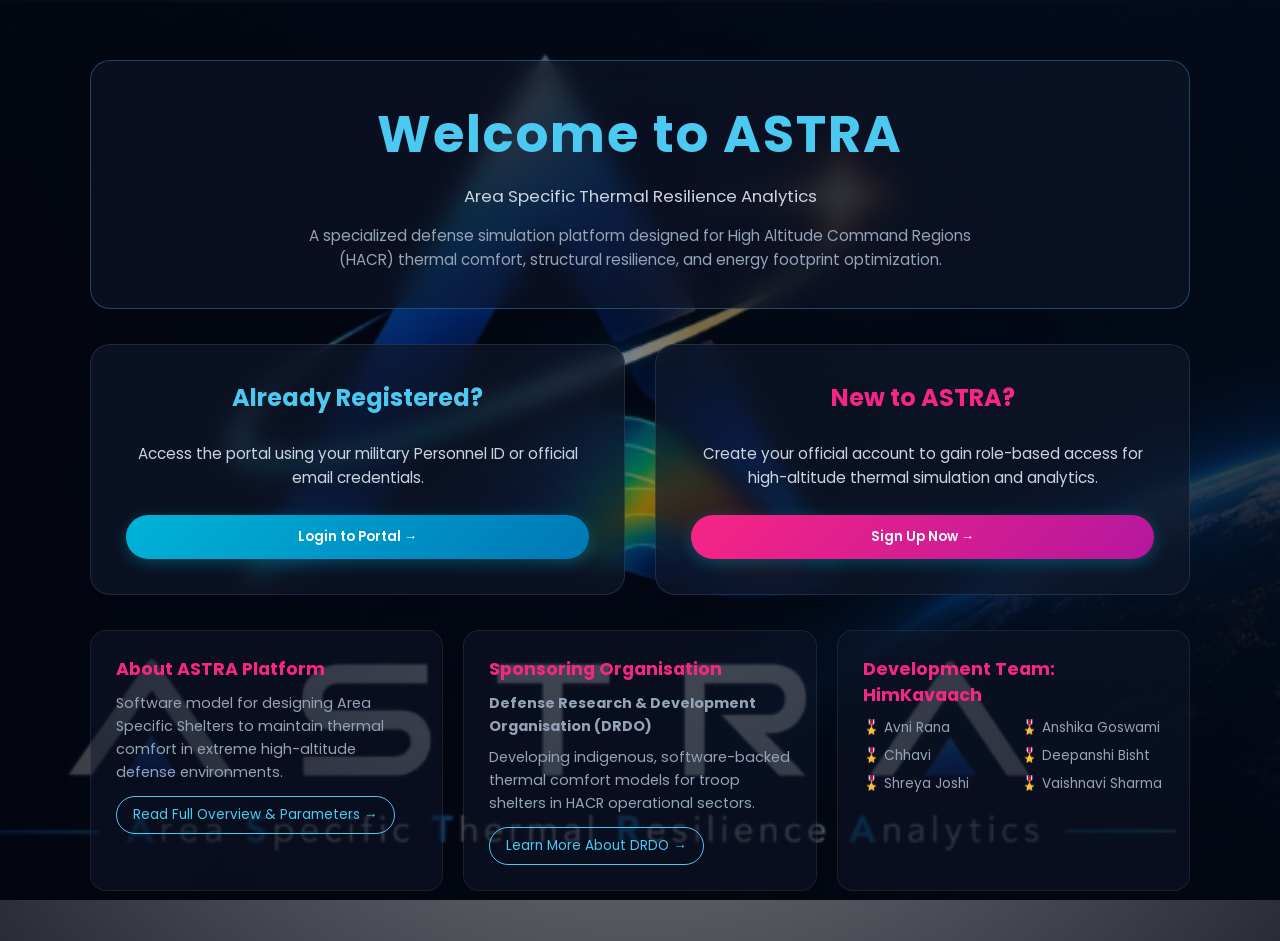
==== index.html @ 9a64466f "Add files via upload" ====
<!DOCTYPE html>
<html lang="en">
<head>
    <meta charset="UTF-8">
    <meta name="viewport" content="width=device-width, initial-scale=1.0">
    <title>Welcome to ASTRA - DRDO Portal</title>
    <link rel="icon" type="image/png" href="logo-icon.png">
    <link rel="stylesheet" href="style.css">
    <link href="https://fonts.googleapis.com/css2?family=Poppins:wght@300;400;500;700&display=swap" rel="stylesheet">
    <style>
        /* Dedicated Welcome Page Layout */
        .welcome-wrapper {
            max-width: 1100px;
            width: 100%;
            display: flex;
            flex-direction: column;
            gap: 35px;
            margin: 0 auto;
            padding-bottom: 30px;
        }

        .hero-section {
            text-align: center;
            background: rgba(15, 23, 42, 0.6);
            padding: 35px;
            border-radius: 20px;
            border: 1px solid rgba(76, 201, 240, 0.3);
            backdrop-filter: blur(12px);
        }

        .welcome-title {
            font-size: 3.2rem;
            color: #4cc9f0;
            margin-bottom: 10px;
            letter-spacing: 2px;
        }

        .auth-container {
            display: grid;
            grid-template-columns: repeat(auto-fit, minmax(320px, 1fr));
            gap: 30px;
        }

        .auth-card {
            background: rgba(15, 23, 42, 0.7);
            border: 1px solid rgba(255, 255, 255, 0.1);
            border-radius: 20px;
            padding: 35px;
            backdrop-filter: blur(10px);
            display: flex;
            flex-direction: column;
            justify-content: center;
            align-items: center;
            text-align: center;
        }

        .auth-card h3 {
            color: #4cc9f0;
            margin-bottom: 12px;
            font-size: 1.5rem;
        }

        .form-group {
            margin-bottom: 15px;
            text-align: left;
        }

        .form-group label {
            display: block;
            font-size: 0.85rem;
            color: #cbd5e1;
            margin-bottom: 5px;
        }

        .form-group input {
            width: 100%;
            padding: 10px 14px;
            background: rgba(3, 7, 18, 0.8);
            border: 1px solid rgba(76, 201, 240, 0.3);
            border-radius: 8px;
            color: #fff;
            outline: none;
            box-sizing: border-box;
        }

        .form-group input:focus {
            border-color: #4cc9f0;
            box-shadow: 0 0 8px rgba(76, 201, 240, 0.4);
        }

        .info-grid {
            display: grid;
            grid-template-columns: repeat(auto-fit, minmax(280px, 1fr));
            gap: 20px;
        }

        .info-block {
            background: rgba(15, 23, 42, 0.5);
            border-radius: 16px;
            padding: 25px;
            border: 1px solid rgba(255, 255, 255, 0.08);
            text-align: left;
        }

        .info-block h4 {
            color: #f72585;
            font-size: 1.1rem;
            margin-bottom: 10px;
        }

        .info-block p {
            color: #94a3b8;
            font-size: 0.9rem;
            line-height: 1.6;
        }

        .about-btn {
            background: transparent;
            border: 1px solid #4cc9f0;
            color: #4cc9f0;
            padding: 8px 16px;
            border-radius: 20px;
            font-size: 0.85rem;
            cursor: pointer;
            margin-top: 12px;
            transition: all 0.3s ease;
        }

        .about-btn:hover {
            background: rgba(76, 201, 240, 0.2);
            box-shadow: 0 0 12px rgba(76, 201, 240, 0.3);
        }

        .team-grid {
            display: grid;
            grid-template-columns: repeat(2, 1fr);
            gap: 8px 15px;
            margin-top: 8px;
            padding: 0;
            list-style: none;
        }

        .team-grid li {
            color: #94a3b8;
            font-size: 0.85rem;
            display: flex;
            align-items: center;
            gap: 6px;
        }

        /* Modal Base Overlay */
        .modal-overlay {
            position: fixed;
            top: 0;
            left: 0;
            width: 100vw;
            height: 100vh;
            background: rgba(3, 7, 18, 0.88);
            backdrop-filter: blur(10px);
            display: flex;
            justify-content: center;
            align-items: center;
            z-index: 2000;
            opacity: 0;
            pointer-events: none;
            transition: opacity 0.3s ease;
        }

        .modal-overlay.active {
            opacity: 1;
            pointer-events: auto;
        }

        .modal-content {
            background: #0f172a;
            border: 1px solid rgba(76, 201, 240, 0.4);
            box-shadow: 0 0 30px rgba(0, 180, 216, 0.3);
            border-radius: 20px;
            width: 90%;
            max-width: 600px;
            max-height: 85vh;
            overflow-y: auto;
            padding: 30px;
            position: relative;
            text-align: left;
            transform: scale(0.9);
            transition: transform 0.3s ease;
        }

        .modal-overlay.active .modal-content {
            transform: scale(1);
        }

        .modal-close {
            position: absolute;
            top: 15px;
            right: 20px;
            background: none;
            border: none;
            color: #94a3b8;
            font-size: 1.8rem;
            cursor: pointer;
        }

        .modal-section-title {
            color: #4cc9f0;
            font-size: 1.1rem;
            margin: 15px 0 8px 0;
            border-bottom: 1px solid rgba(255, 255, 255, 0.1);
            padding-bottom: 4px;
        }

        .model-param-list {
            color: #cbd5e1;
            font-size: 0.88rem;
            line-height: 1.5;
            margin-left: 18px;
        }
    </style>
</head>
<body>

    <div class="welcome-wrapper">
        <!-- Hero Header -->
        <div class="hero-section">
            <h1 class="welcome-title">Welcome to ASTRA</h1>
            <p class="subtitle">Area Specific Thermal Resilience Analytics</p>
            <p class="description" style="margin-top: 15px;">
                A specialized defense simulation platform designed for High Altitude Command Regions (HACR) thermal comfort, structural resilience, and energy footprint optimization.
            </p>
        </div>

        <!-- Authentication Cards Section -->
        <div class="auth-container">
            <!-- Login Callout Card -->
            <div class="auth-card">
                <h3>Already Registered?</h3>
                <p style="color: #cbd5e1; font-size: 0.95rem; margin: 15px 0 25px 0; line-height: 1.6;">
                    Access the portal using your military Personnel ID or official email credentials.
                </p>
                <button type="button" class="btn" onclick="openLoginModal()" style="width: 100%;">
                    Login to Portal →
                </button>
            </div>

            <!-- Sign Up Callout Card -->
            <div class="auth-card">
                <h3 style="color: #f72585;">New to ASTRA?</h3>
                <p style="color: #cbd5e1; font-size: 0.95rem; margin: 15px 0 25px 0; line-height: 1.6;">
                    Create your official account to gain role-based access for high-altitude thermal simulation and analytics.
                </p>
                <button type="button" class="btn" onclick="openSignupModal()" style="background: linear-gradient(135deg, #f72585, #b5179e); width: 100%;">
                    Sign Up Now →
                </button>
            </div>
        </div>

        <!-- Information & Team Section -->
        <div class="info-grid">
            <!-- Interactive About Us Block -->
            <div class="info-block">
                <h4>About ASTRA Platform</h4>
                <p>Software model for designing Area Specific Shelters to maintain thermal comfort in extreme high-altitude defense environments.</p>
                <button class="about-btn" onclick="openAboutModal()">Read Full Overview & Parameters →</button>
            </div>

            <!-- Sponsoring Department Block -->
            <div class="info-block">
                <h4>Sponsoring Organisation</h4>
                <p><strong>Defense Research & Development Organisation (DRDO)</strong></p>
                <p style="margin-top: 8px;">Developing indigenous, software-backed thermal comfort models for troop shelters in HACR operational sectors.</p>
                <button class="about-btn" onclick="openDrdoModal()">Learn More About DRDO →</button>
            </div>

            <!-- Team HimKavaach -->
            <div class="info-block">
                <h4>Development Team: HimKavaach</h4>
                <ul class="team-grid">
                    <li>🎖️ Avni Rana</li>
                    <li>🎖️ Anshika Goswami</li>
                    <li>🎖️ Chhavi</li>
                    <li>🎖️ Deepanshi Bisht</li>
                    <li>🎖️ Shreya Joshi</li>
                    <li>🎖️ Vaishnavi Sharma</li>
                </ul>
            </div>
        </div>
    </div>

    <!-- Login Modal Popup -->
    <div id="login-modal" class="modal-overlay">
        <div class="modal-content" style="max-width: 450px;">
            <button class="modal-close" onclick="closeLoginModal()">&times;</button>
            <h2 style="color: #4cc9f0; margin-bottom: 5px;">Portal Authentication</h2>
            <p style="color: #94a3b8; font-size: 0.85rem; margin-bottom: 20px;">Enter your Personnel ID or Email to proceed.</p>
            
            <form onsubmit="handleAuth(event)">
                <div class="form-group">
                    <label>Personnel ID or Email Address</label>
                    <input 
                        type="text" 
                        placeholder="DRDO-1024 or user@domain.com" 
                        pattern="^([A-Za-z]{3,4}-[0-9]{4}|[a-zA-Z0-9._%+-]+@[a-zA-Z0-9.-]+\.[a-zA-Z]{2,})$" 
                        title="Enter a valid Service ID (e.g., DRDO-1024) or Email" 
                        required
                    >
                </div>

                <div class="form-group">
                    <label>Password</label>
                    <div class="password-wrapper">
                        <input 
                            id="login-pass"
                            type="password" 
                            placeholder="••••••••" 
                            minlength="8" 
                            maxlength="8"
                            pattern="(?=.*\d)(?=.*[a-z])(?=.*[A-Z])(?=.*[@$!%*?&#]).{8,8}" 
                            title="Must contain 8 characters (including 1 uppercase letter, 1 lowecase letter, 1 number and one special character)" 
                            required
                        >
                        <button type="button" class="toggle-password-btn" onclick="togglePasswordVisibility('login-pass', this)">👁️</button>
                    </div>
                </div>

                <button type="submit" class="btn" style="width: 100%; margin-top: 15px;">Login to Portal →</button>
            </form>
        </div>
    </div>

    <!-- Sign Up Modal Popup -->
    <div id="signup-modal" class="modal-overlay">
        <div class="modal-content" style="max-width: 480px;">
            <button class="modal-close" onclick="closeSignupModal()">&times;</button>
            <h2 style="color: #f72585; margin-bottom: 5px;">Create ASTRA Account</h2>
            <p style="color: #94a3b8; font-size: 0.85rem; margin-bottom: 20px;">Enter your details to request authorization credentials.</p>
            
            <form onsubmit="handleModalRegistration(event)">
                <div class="form-group">
                    <label>Full Name</label>
                    <input type="text" placeholder="e.g. Major R. Sharma" required>
                </div>

                <div class="form-group">
                    <label>Email Address</label>
                    <div style="display: flex; gap: 8px;">
                        <input id="signup-email" type="email" placeholder="user@domain.com" required style="flex: 1;">
                        <button type="button" class="btn" onclick="sendVerificationCode()" style="padding: 0 12px; font-size: 0.78rem; white-space: nowrap;">Send Code</button>
                    </div>
                </div>

                <div class="form-group">
                    <label>Verification Code</label>
                    <input type="text" placeholder="Enter 6-digit code" pattern="^[0-9]{6}$" title="Enter 6-digit numeric code" required>
                </div>

                <div class="form-group">
                    <label>Set Password</label>
                    <div class="password-wrapper">
                        <input 
                            id="modal-reg-pass"
                            type="password" 
                            placeholder="••••••••" 
                            minlength="8" 
                            max length="8"
                            pattern="(?=.*\d)(?=.*[a-z])(?=.*[A-Z])(?=.*[@$!%*?&#]).{8,8}" 
                            title="Must contain 8 characters (including 1 uppercase letter, 1 lowecase letter, 1 number and one special character)" 
                            required
                        >
                        <button type="button" class="toggle-password-btn" onclick="togglePasswordVisibility('modal-reg-pass', this)">👁️</button>
                    </div>
                </div>

                <div class="form-group">
                    <label>Confirm Password</label>
                    <div class="password-wrapper">
                        <input 
                            id="modal-reg-pass-confirm"
                            type="password" 
                            placeholder="••••••••" 
                            required
                        >
                        <button type="button" class="toggle-password-btn" onclick="togglePasswordVisibility('modal-reg-pass-confirm', this)">👁️</button>
                    </div>
                </div>

                <button type="submit" class="btn" style="width: 100%; margin-top: 15px; background: linear-gradient(135deg, #f72585, #b5179e);">
                    Submit & Register →
                </button>
            </form>
        </div>
    </div>

    <!-- About ASTRA Modal Popup -->
    <div id="about-modal" class="modal-overlay">
        <div class="modal-content">
            <button class="modal-close" onclick="closeAboutModal()">&times;</button>
            <h2 style="color: #4cc9f0; margin-bottom: 5px;">ASTRA Architecture Overview</h2>
            <p style="color: #94a3b8; font-size: 0.88rem;">Area Specific Thermal Resilience Analytics for HACR Environments</p>
            
            <div class="modal-section-title">Core Objective</div>
            <p style="color: #cbd5e1; font-size: 0.88rem; line-height: 1.6;">
                ASTRA models high-altitude troop shelters to optimize heating efficiency, integrate Phase Change Materials (PCM), and drastically reduce kerosene fossil fuel dependency in extreme sub-zero operational sectors like Siachen and Ladakh.
            </p>

            <div class="modal-section-title">The 3-User Operational Models</div>
            
            <p style="color: #f72585; font-size: 0.9rem; font-weight: 500; margin-top: 8px;">1. Expert Mode (DRDO Scientists & Engineers)</p>
            <ul class="model-param-list">
                <li><strong>Configurable Parameters:</strong> FEA mesh density, composite layer thermal conductivities, PCM enthalpy curve overrides, numerical boundary conditions.</li>
            </ul>

            <p style="color: #00b4d8; font-size: 0.9rem; font-weight: 500; margin-top: 8px;">2. Officer Mode (Field Commanders & Logistics)</p>
            <ul class="model-param-list">
                <li><strong>Configurable Parameters:</strong> GIS map sector coordinates, automated NASA POWER weather API ingestion (solar irradiance, wind speed, ambient temp), troop capacity.</li>
            </ul>

            <p style="color: #4ade80; font-size: 0.9rem; font-weight: 500; margin-top: 8px;">3. General Mode (Fast Presets)</p>
            <ul class="model-param-list">
                <li><strong>Configurable Parameters:</strong> Preset shelter dimensions, standard troop occupancies (4/8/12-man tents), quick weather presets for rapid fuel consumption estimates.</li>
            </ul>

            <button class="btn" onclick="closeAboutModal()" style="margin-top: 20px; float: right;">Got It</button>
        </div>
    </div>

    <!-- DRDO Information Modal Popup -->
    <div id="drdo-modal" class="modal-overlay">
        <div class="modal-content">
            <button class="modal-close" onclick="closeDrdoModal()">&times;</button>
            <h2 style="color: #f72585; margin-bottom: 5px;">Defense Research & Development Organisation</h2>
            <p style="color: #94a3b8; font-size: 0.88rem;">Ministry of Defence | Government of India</p>
            
            <div class="modal-section-title">About DRDO</div>
            <p style="color: #cbd5e1; font-size: 0.88rem; line-height: 1.6;">
                DRDO is the premier R&D wing of the Ministry of Defence, dedicated to empowering India with cutting-edge defense technologies and self-reliant indigenous military solutions.
            </p>

            <div class="modal-section-title">High-Altitude Defense Research Focus</div>
            <ul class="model-param-list">
                <li><strong>Extreme Environment Habitability:</strong> Designing passive and active thermal management systems for High Altitude Command Regions (HACR) like Siachen, Eastern Ladakh, and Tawang.</li>
                <li><strong>Energy Footprint Optimization:</strong> Replacing heavy kerosene/diesel logistical transport with smart thermal storage, phase change materials (PCM), and high-fidelity numerical simulation models.</li>
                <li><strong>Indigenous Software Solutions:</strong> Sponsoring platforms like ASTRA to give field commanders predictive climate modeling, thermal comfort analytics, and operational planning tools.</li>
            </ul>

            <button class="btn" onclick="closeDrdoModal()" style="margin-top: 20px; float: right; background: linear-gradient(135deg, #f72585, #b5179e);">Close Overview</button>
        </div>
    </div>

    <script>
        // Modal Handlers
        function openLoginModal() { document.getElementById('login-modal').classList.add('active'); }
        function closeLoginModal() { document.getElementById('login-modal').classList.remove('active'); }

        function openSignupModal() { document.getElementById('signup-modal').classList.add('active'); }
        function closeSignupModal() { document.getElementById('signup-modal').classList.remove('active'); }

        function openAboutModal() { document.getElementById('about-modal').classList.add('active'); }
        function closeAboutModal() { document.getElementById('about-modal').classList.remove('active'); }

        function openDrdoModal() { document.getElementById('drdo-modal').classList.add('active'); }
        function closeDrdoModal() { document.getElementById('drdo-modal').classList.remove('active'); }

        // Close Modals when clicking dark backdrop
        window.onclick = function(event) {
            const modals = ['login-modal', 'signup-modal', 'about-modal', 'drdo-modal'];
            modals.forEach(id => {
                const el = document.getElementById(id);
                if (event.target === el) el.classList.remove('active');
            });
        };

        // Password Eye Visibility Toggle
        function togglePasswordVisibility(inputId, btnElement) {
            const input = document.getElementById(inputId);
            if (!input) return;
            if (input.type === 'password') {
                input.setAttribute('type', 'text');
                btnElement.textContent = '🙈';
            } else {
                input.setAttribute('type', 'password');
                btnElement.textContent = '👁️';
            }
        }

        // Verification Code Simulation
        function sendVerificationCode() {
            const email = document.getElementById('signup-email').value;
            if (!email) {
                alert("Please enter your email address first.");
                return;
            }
            alert("Verification code sent to " + email + "! (Simulated Code: 123456)");
        }

        // Authentication Redirections
        function handleAuth(event) {
            event.preventDefault();
            window.location.href = 'welcome.html';
        }

        function handleModalRegistration(event) {
            event.preventDefault();
            const pass = document.getElementById('modal-reg-pass').value;
            const confirmPass = document.getElementById('modal-reg-pass-confirm').value;

            if (pass !== confirmPass) {
                alert("Passwords do not match. Please verify your input.");
                return;
            }

            window.location.href = 'welcome.html';
        }
    </script>
</body>
</html>
---- style.css ----
* {
    margin: 0;
    padding: 0;
    box-sizing: border-box;
    font-family: 'Poppins', sans-serif;
}

body {
    /* Lighter radial overlay to let the glowing star and logo pop through the center */
    background: radial-gradient(circle at center, rgba(3, 7, 18, 0.45) 0%, rgba(3, 7, 18, 0.85) 100%),
                url('logo-full.jpg') no-repeat center center fixed;
    background-size: cover;
    color: #ffffff;
    min-height: 100vh;
    display: flex;
    justify-content: center;
    align-items: center;
    padding: 70px 20px 20px 20px;
}

.container {
    max-width: 1000px;
    width: 100%;
    text-align: center;
}

header {
    margin-bottom: 30px;
}

/* Top Brand Bar with Icon & Text */
.brand-header {
    display: flex;
    align-items: center;
    justify-content: center;
    gap: 15px;
    margin-bottom: 8px;
}

.brand-icon {
    width: 60px;
    height: 60px;
    border-radius: 12px;
    object-fit: cover;
    box-shadow: 0 0 15px rgba(76, 201, 240, 0.3);
    border: 1px solid rgba(76, 201, 240, 0.3);
    transition: transform 0.3s ease;
}

.brand-icon:hover {
    transform: scale(1.05);
}

.brand-title-group {
    text-align: left;
}

.brand-title-group h1 {
    font-size: 2.8rem;
    letter-spacing: 2px;
    color: #4cc9f0;
    line-height: 1;
    margin-bottom: 4px;
}

.dept-tag {
    font-size: 0.8rem;
    color: #f72585;
    background: rgba(247, 37, 133, 0.15);
    padding: 3px 12px;
    border-radius: 20px;
    font-weight: 500;
    border: 1px solid rgba(247, 37, 133, 0.3);
    display: inline-block;
}

.subtitle {
    font-size: 1.05rem;
    color: #cbd5e1;
    margin-top: 5px;
}


.description {
    font-size: 0.95rem;
    color: #94a3b8;
    max-width: 680px;
    margin: 15px auto 0;
    line-height: 1.6;
}

/* Role Selection Cards Grid */
.login-grid {
    display: grid;
    grid-template-columns: repeat(auto-fit, minmax(270px, 1fr));
    gap: 25px;
    margin-top: 30px;
}

.card {
    background: rgba(15, 23, 42, 0.6);
    border: 1px solid rgba(255, 255, 255, 0.1);
    border-radius: 20px;
    padding: 30px 20px;
    position: relative;
    backdrop-filter: blur(12px);
    transition: all 0.3s ease;
    display: flex;
    flex-direction: column;
    justify-content: space-between;
}

.card:hover {
    transform: translateY(-8px);
    border-color: #00b4d8;
    box-shadow: 0 10px 30px rgba(0, 180, 216, 0.2);
}

.card.highlighted {
    background: rgba(0, 180, 216, 0.08);
    border: 1px solid rgba(0, 180, 216, 0.4);
}

.info-icon {
    position: absolute;
    top: 15px;
    right: 15px;
    border: 1px solid rgba(255, 255, 255, 0.2);
    width: 22px;
    height: 22px;
    border-radius: 50%;
    font-size: 0.75rem;
    display: flex;
    align-items: center;
    justify-content: center;
    cursor: pointer;
    color: #94a3b8;
}

.card-icon {
    font-size: 2.5rem;
    margin-bottom: 15px;
}

.card h2 {
    font-size: 1.4rem;
    margin-bottom: 10px;
    color: #f8fafc;
}

.card p {
    font-size: 0.85rem;
    color: #94a3b8;
    margin-bottom: 25px;
    line-height: 1.5;
}

.btn {
    background: linear-gradient(135deg, #00b4d8, #0077b6);
    color: #ffffff;
    border: none;
    padding: 12px 20px;
    border-radius: 25px;
    font-weight: 600;
    cursor: pointer;
    transition: all 0.3s ease;
    box-shadow: 0 4px 15px rgba(0, 180, 216, 0.3);
}

.btn:hover {
    background: linear-gradient(135deg, #90e0ef, #00b4d8);
    color: #030712;
    box-shadow: 0 6px 20px rgba(144, 224, 239, 0.5);
}
/* Live Status Bar Styling */
.status-bar {
    position: fixed;
    top: 0;
    left: 0;
    width: 100%;
    background: rgba(3, 7, 18, 0.85);
    border-bottom: 1px solid rgba(76, 201, 240, 0.2);
    backdrop-filter: blur(8px);
    display: flex;
    justify-content: space-around;
    align-items: center;
    padding: 8px 20px;
    font-size: 0.75rem;
    color: #94a3b8;
    z-index: 1000;
}

.status-item {
    display: flex;
    align-items: center;
    gap: 8px;
}

.status-online {
    color: #4ade80;
}

.status-ready {
    color: #4cc9f0;
}

/* Pulsing Green Dot Animation */
.pulse-dot {
    width: 8px;
    height: 8px;
    background-color: #4ade80;
    border-radius: 50%;
    box-shadow: 0 0 8px #4ade80;
    animation: pulse 1.8s infinite;
}

@keyframes pulse {
    0% { transform: scale(0.95); box-shadow: 0 0 0 0 rgba(74, 222, 128, 0.7); }
    70% { transform: scale(1); box-shadow: 0 0 0 6px rgba(74, 222, 128, 0); }
    100% { transform: scale(0.95); box-shadow: 0 0 0 0 rgba(74, 222, 128, 0); }
}

/* Push down container to accommodate top fixed bar */
body {
    padding-top: 60px !important;
}
/* Feature Highlights Bar */
.features-bar {
    display: flex;
    justify-content: center;
    align-items: center;
    gap: 15px;
    flex-wrap: wrap;
    margin-top: 40px;
    padding-top: 20px;
    border-top: 1px solid rgba(255, 255, 255, 0.08);
}

.feature-pill {
    background: rgba(15, 23, 42, 0.7);
    border: 1px solid rgba(76, 201, 240, 0.25);
    border-radius: 30px;
    padding: 8px 18px;
    display: flex;
    align-items: center;
    gap: 10px;
    font-size: 0.82rem;
    color: #cbd5e1;
    backdrop-filter: blur(8px);
    transition: all 0.3s ease;
}

.feature-pill:hover {
    border-color: #4cc9f0;
    box-shadow: 0 0 15px rgba(76, 201, 240, 0.2);
    transform: translateY(-2px);
    color: #ffffff;
}

.pill-icon {
    font-size: 1rem;
}
/* Modal Overlay Background */
.modal-overlay {
    position: fixed;
    top: 0;
    left: 0;
    width: 100vw;
    height: 100vh;
    background: rgba(3, 7, 18, 0.85);
    backdrop-filter: blur(10px);
    display: flex;
    justify-content: center;
    align-items: center;
    z-index: 2000;
    opacity: 0;
    pointer-events: none;
    transition: opacity 0.3s ease;
}

.modal-overlay.active {
    opacity: 1;
    pointer-events: auto;
}

/* Modal Content Box */
.modal-content {
    background: #0f172a;
    border: 1px solid rgba(76, 201, 240, 0.4);
    box-shadow: 0 0 35px rgba(0, 180, 216, 0.3);
    border-radius: 20px;
    width: 90%;
    max-width: 780px !important;
    max-height: 85vh;
    overflow-y: auto;
    padding: 30px 40px !important;
    position: relative;
    text-align: left;
    transform: scale(0.9);
    transition: transform 0.3s ease;
}
/* Modal Form Spacing & Sections */
.modal-form {
    display: flex;
    flex-direction: column;
    gap: 20px;
    margin-top: 15px;
}

.form-row {
    display: grid;
    grid-template-columns: repeat(2, 1fr);
    gap: 20px;
}

.modal-section-heading {
    color: #4cc9f0;
    font-size: 0.95rem;
    font-weight: 600;
    text-transform: uppercase;
    letter-spacing: 1px;
    margin-top: 10px;
    padding-bottom: 6px;
    border-bottom: 1px solid rgba(255, 255, 255, 0.1);
}

.form-group {
    display: flex;
    flex-direction: column;
    gap: 6px;
}

.form-group label {
    font-size: 0.85rem;
    color: #cbd5e1;
}

.form-group input, 
.form-group select {
    width: 100%;
    padding: 12px 14px;
    background: rgba(3, 7, 18, 0.8);
    border: 1px solid rgba(76, 201, 240, 0.3);
    border-radius: 8px;
    color: #fff;
    font-size: 0.9rem;
    outline: none;
    box-sizing: border-box;
}

.form-group input:focus, 
.form-group select:focus {
    border-color: #4cc9f0;
    box-shadow: 0 0 10px rgba(76, 201, 240, 0.4);
}

.modal-overlay.active .modal-content {
    transform: scale(1);
}

.modal-close {
    position: absolute;
    top: 15px;
    right: 20px;
    background: none;
    border: none;
    color: #94a3b8;
    font-size: 1.8rem;
    cursor: pointer;
    transition: color 0.2s ease;
}

.modal-close:hover {
    color: #4cc9f0;
}

.modal-header {
    display: flex;
    align-items: center;
    gap: 12px;
    margin-bottom: 15px;
    border-bottom: 1px solid rgba(255, 255, 255, 0.1);
    padding-bottom: 12px;
}

.modal-badge-icon {
    font-size: 2rem;
}

.modal-header h2 {
    color: #4cc9f0;
    font-size: 1.5rem;
}

.modal-body-text {
    color: #cbd5e1;
    font-size: 0.95rem;
    line-height: 1.6;
    margin-bottom: 20px;
}

.modal-footer {
    text-align: right;
}

.modal-btn {
    padding: 8px 25px;
}
/* Emergency Mode Toggle Controls */
.emergency-toggle-group {
    display: flex;
    align-items: center;
    gap: 10px;
    background: rgba(255, 255, 255, 0.05);
    padding: 3px 10px;
    border-radius: 15px;
    border: 1px solid rgba(255, 255, 255, 0.1);
}

.toggle-label {
    font-size: 0.72rem;
    color: #cbd5e1;
    font-weight: 500;
}

/* Toggle Switch Track */
.switch {
    position: relative;
    display: inline-block;
    width: 34px;
    height: 18px;
}

.switch input {
    opacity: 0;
    width: 0;
    height: 0;
}

.slider {
    position: absolute;
    cursor: pointer;
    top: 0;
    left: 0;
    right: 0;
    bottom: 0;
    background-color: #334155;
    transition: .3s;
    border-radius: 18px;
}

.slider:before {
    position: absolute;
    content: "";
    height: 12px;
    width: 12px;
    left: 3px;
    bottom: 3px;
    background-color: #ffffff;
    transition: .3s;
    border-radius: 50%;
}

input:checked + .slider {
    background-color: #ef4444; /* Red accent when emergency mode active */
}

input:checked + .slider:before {
    transform: translateX(16px);
}

/* Offline Banner Warning Style */
.status-offline {
    color: #ef4444 !important;
}

.pulse-dot.offline {
    background-color: #ef4444;
    box-shadow: 0 0 8px #ef4444;
    animation: pulse-red 1.8s infinite;
}

@keyframes pulse-red {
    0% { transform: scale(0.95); box-shadow: 0 0 0 0 rgba(239, 68, 68, 0.7); }
    70% { transform: scale(1); box-shadow: 0 0 0 6px rgba(239, 68, 68, 0); }
    100% { transform: scale(0.95); box-shadow: 0 0 0 0 rgba(239, 68, 68, 0); }
}
/* User ID Badge Button in Header */
.user-profile-badge {
    margin-left: auto;
    background: rgba(15, 23, 42, 0.8);
    border: 1px solid rgba(76, 201, 240, 0.4);
    padding: 6px 14px;
    border-radius: 20px;
    font-size: 0.8rem;
    color: #4cc9f0;
    cursor: pointer;
    transition: all 0.3s ease;
    display: flex;
    align-items: center;
    gap: 6px;
}

.user-profile-badge:hover {
    background: rgba(76, 201, 240, 0.2);
    box-shadow: 0 0 12px rgba(76, 201, 240, 0.4);
    transform: scale(1.03);
}
/* Password Input Eye Toggle Wrapper */
.password-wrapper {
    position: relative;
    width: 100%;
    display: flex;
    align-items: center;
}

.password-wrapper input {
    width: 100%;
    padding-right: 45px !important; /* Prevents text from typing underneath the eye icon */
}

.toggle-password-btn {
    position: absolute;
    right: 12px; /* Pulls the icon neatly inside the input border */
    top: 50%;
    transform: translateY(-50%);
    background: transparent;
    border: none;
    color: #94a3b8;
    cursor: pointer;
    font-size: 1rem;
    padding: 0;
    display: flex;
    align-items: center;
    justify-content: center;
    z-index: 2;
    transition: color 0.2s ease;
}

.toggle-password-btn:hover {
    color: #4cc9f0;
}
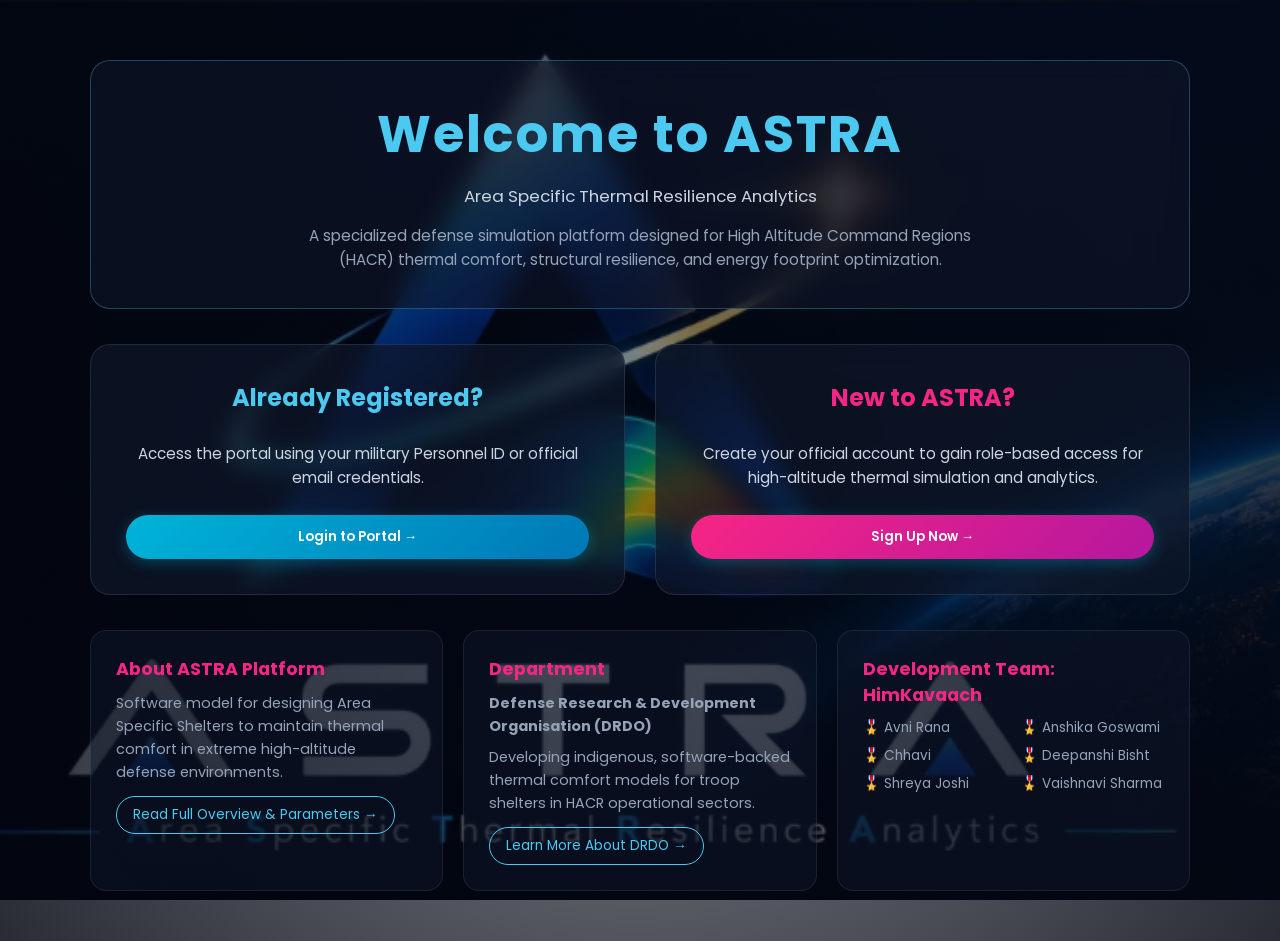
==== commit c948cf7a: "Update index.html" ====
--- a/index.html
+++ b/index.html
@@ -266,7 +266,7 @@
 
             <!-- Sponsoring Department Block -->
             <div class="info-block">
-                <h4>Sponsoring Organisation</h4>
+                <h4>Department</h4>
                 <p><strong>Defense Research & Development Organisation (DRDO)</strong></p>
                 <p style="margin-top: 8px;">Developing indigenous, software-backed thermal comfort models for troop shelters in HACR operational sectors.</p>
                 <button class="about-btn" onclick="openDrdoModal()">Learn More About DRDO →</button>
@@ -316,7 +316,7 @@
                             minlength="8" 
                             maxlength="8"
                             pattern="(?=.*\d)(?=.*[a-z])(?=.*[A-Z])(?=.*[@$!%*?&#]).{8,8}" 
-                            title="Must contain 8 characters (including 1 uppercase letter, 1 lowecase letter, 1 number and one special character)" 
+                            title="Must contain 8 characters (including 1 uppercase letter, 1 lowercase letter, 1 number and one special character)" 
                             required
                         >
                         <button type="button" class="toggle-password-btn" onclick="togglePasswordVisibility('login-pass', this)">👁️</button>
@@ -364,7 +364,7 @@
                             minlength="8" 
                             max length="8"
                             pattern="(?=.*\d)(?=.*[a-z])(?=.*[A-Z])(?=.*[@$!%*?&#]).{8,8}" 
-                            title="Must contain 8 characters (including 1 uppercase letter, 1 lowecase letter, 1 number and one special character)" 
+                            title="Must contain 8 characters (including 1 uppercase letter, 1 lowercase letter, 1 number and one special character)" 
                             required
                         >
                         <button type="button" class="toggle-password-btn" onclick="togglePasswordVisibility('modal-reg-pass', this)">👁️</button>
@@ -513,4 +513,4 @@
         }
     </script>
 </body>
-</html>+</html>
